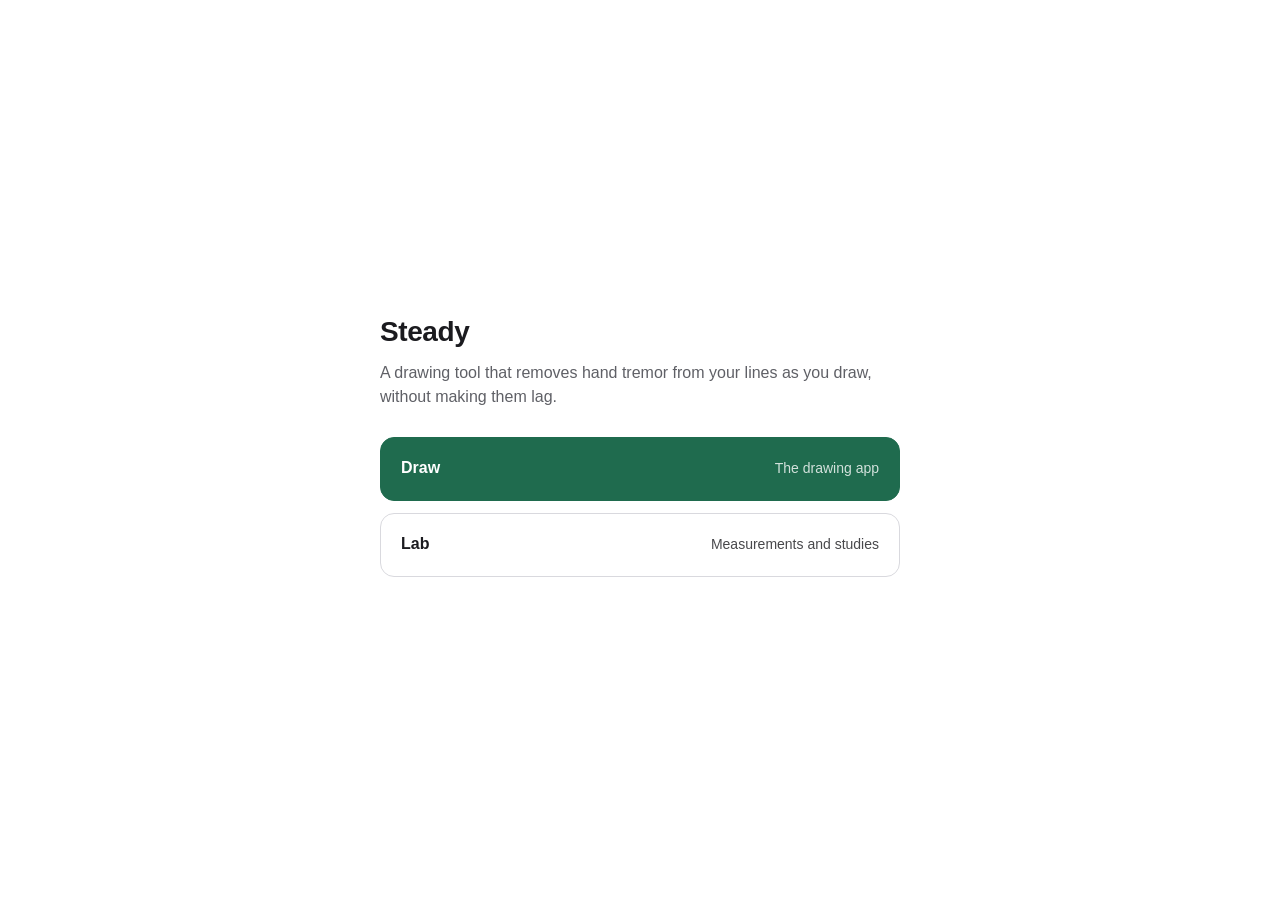
==== index.html @ b08cc39a "Steady web app: drawing app and lab" ====
<!doctype html>
<html lang="en">
<head>
<meta charset="utf-8">
<meta name="viewport" content="width=device-width, initial-scale=1">
<meta name="color-scheme" content="light">
<title>Steady</title>
<style>
  :root { --ink: #1b1b1f; --muted: #5f6066; --line: #d9d9de; --steady: #1f6b4e; }
  * { box-sizing: border-box; }
  body { margin: 0; min-height: 100vh; display: grid; place-items: center; background: #fff; color: var(--ink);
    font: 16px/1.5 -apple-system, BlinkMacSystemFont, "Segoe UI", Roboto, "Helvetica Neue", Arial, sans-serif; padding: 24px 16px; }
  main { width: 100%; max-width: 520px; }
  h1 { font-size: 28px; font-weight: 650; letter-spacing: -.015em; margin: 0 0 8px; }
  p { margin: 0 0 28px; color: var(--muted); }
  a.go { display: flex; align-items: baseline; justify-content: space-between; gap: 16px; min-height: 64px; padding: 18px 20px;
    border: 1px solid var(--line); border-radius: 14px; color: var(--ink); text-decoration: none; margin-bottom: 12px; }
  a.go:hover { border-color: var(--ink); }
  a.go.primary { background: var(--steady); border-color: var(--steady); color: #fff; }
  a.go b { font-weight: 600; }
  a.go span { font-size: 14px; opacity: .8; }
  a.go:focus-visible { outline: 2px solid var(--ink); outline-offset: 3px; }
</style>
</head>
<body>
<main>
  <h1>Steady</h1>
  <p>A drawing tool that removes hand tremor from your lines as you draw, without making them lag.</p>
  <a class="go primary" href="draw.html"><b>Draw</b><span>The drawing app</span></a>
  <a class="go" href="lab.html"><b>Lab</b><span>Measurements and studies</span></a>
</main>
</body>
</html>
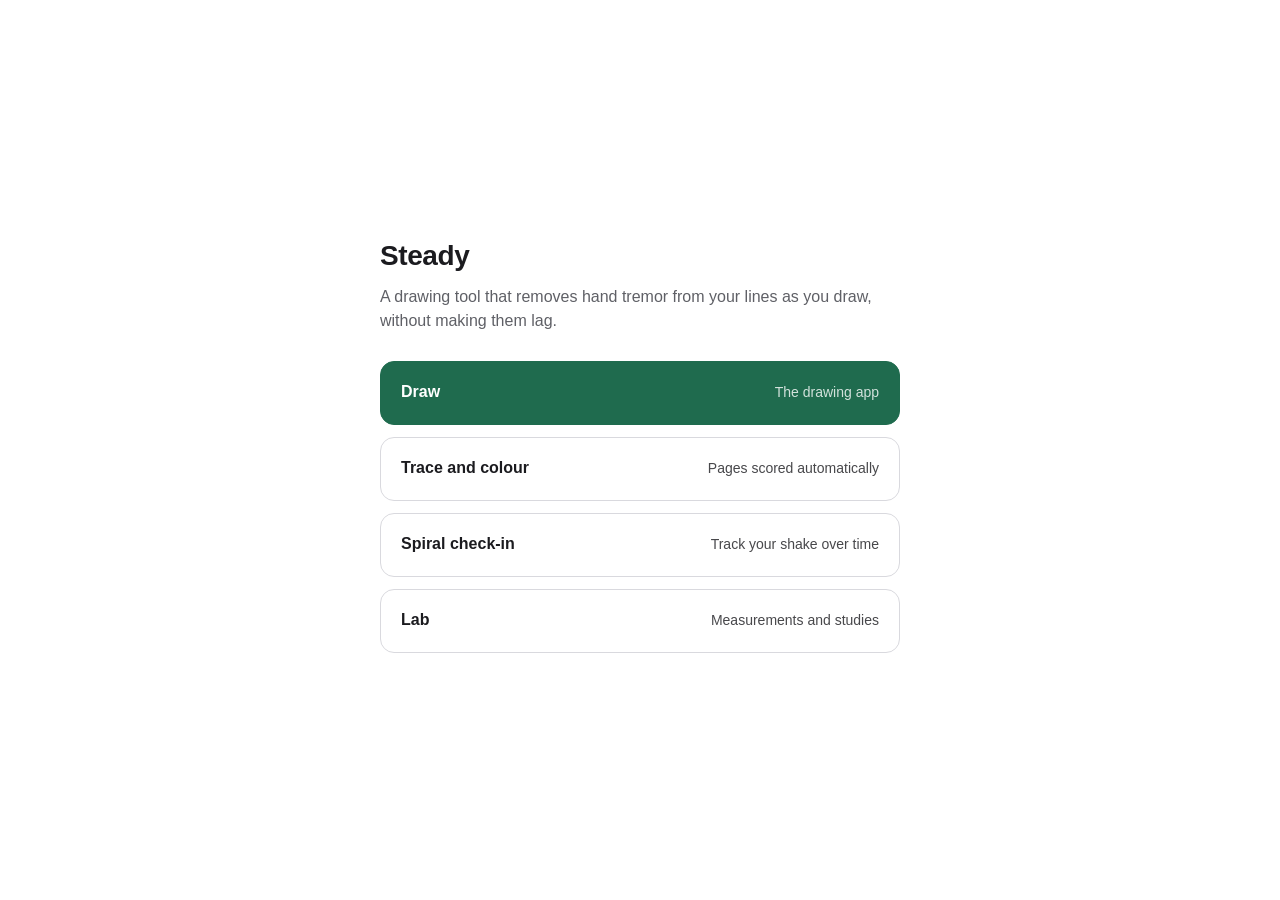
==== commit 39fab302: "Spiral check-in, trace and colour pages, stroke replay, visible smoothing modes - checkin.html: trac" ====
--- a/index.html
+++ b/index.html
@@ -27,6 +27,8 @@
   <h1>Steady</h1>
   <p>A drawing tool that removes hand tremor from your lines as you draw, without making them lag.</p>
   <a class="go primary" href="draw.html"><b>Draw</b><span>The drawing app</span></a>
+  <a class="go" href="trace.html"><b>Trace and colour</b><span>Pages scored automatically</span></a>
+  <a class="go" href="checkin.html"><b>Spiral check-in</b><span>Track your shake over time</span></a>
   <a class="go" href="lab.html"><b>Lab</b><span>Measurements and studies</span></a>
 </main>
 </body>
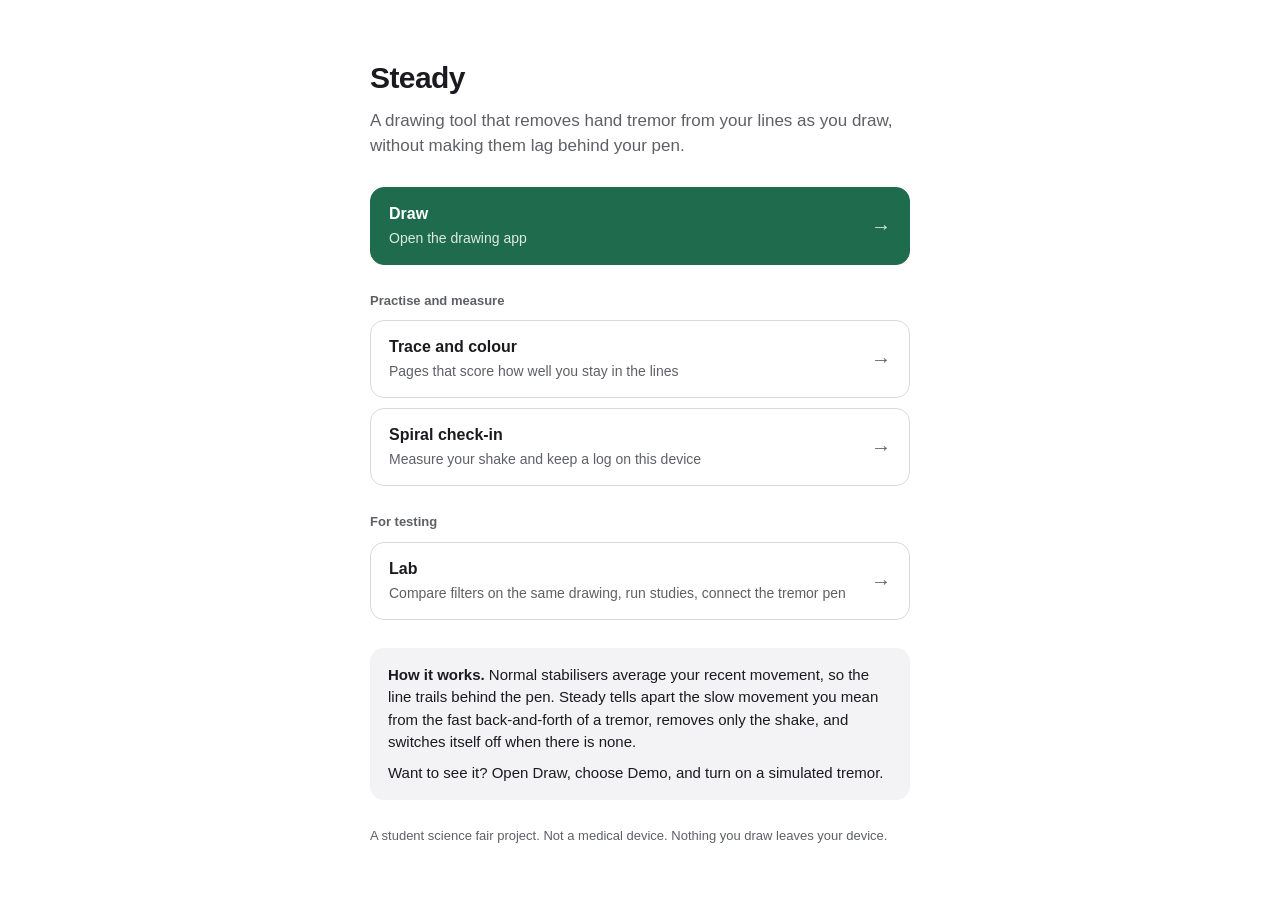
==== commit a9786176: "Website clean-up and refinement - Lab restyled to match the app (white, green accent, larger control" ====
--- a/index.html
+++ b/index.html
@@ -4,32 +4,54 @@
 <meta charset="utf-8">
 <meta name="viewport" content="width=device-width, initial-scale=1">
 <meta name="color-scheme" content="light">
+<meta name="description" content="Steady: a drawing tool that removes hand tremor from your lines as you draw, without making them lag.">
 <title>Steady</title>
 <style>
-  :root { --ink: #1b1b1f; --muted: #5f6066; --line: #d9d9de; --steady: #1f6b4e; }
+  :root { --ink: #1b1b1f; --muted: #5f6066; --line: #d9d9de; --panel-2: #f3f3f5; --steady: #1f6b4e; }
   * { box-sizing: border-box; }
   body { margin: 0; min-height: 100vh; display: grid; place-items: center; background: #fff; color: var(--ink);
-    font: 16px/1.5 -apple-system, BlinkMacSystemFont, "Segoe UI", Roboto, "Helvetica Neue", Arial, sans-serif; padding: 24px 16px; }
-  main { width: 100%; max-width: 520px; }
-  h1 { font-size: 28px; font-weight: 650; letter-spacing: -.015em; margin: 0 0 8px; }
-  p { margin: 0 0 28px; color: var(--muted); }
-  a.go { display: flex; align-items: baseline; justify-content: space-between; gap: 16px; min-height: 64px; padding: 18px 20px;
-    border: 1px solid var(--line); border-radius: 14px; color: var(--ink); text-decoration: none; margin-bottom: 12px; }
+    font: 16px/1.5 -apple-system, BlinkMacSystemFont, "Segoe UI", Roboto, "Helvetica Neue", Arial, sans-serif;
+    padding: 32px 16px; -webkit-font-smoothing: antialiased; }
+  main { width: 100%; max-width: 540px; }
+  h1 { font-size: 30px; font-weight: 650; letter-spacing: -.02em; margin: 0 0 8px; }
+  .lead { margin: 0 0 28px; color: var(--muted); font-size: 17px; }
+  h2 { font-size: 13px; font-weight: 650; color: var(--muted); margin: 26px 0 10px; }
+  a.go { display: flex; align-items: center; justify-content: space-between; gap: 16px; min-height: 64px; padding: 14px 18px;
+    border: 1px solid var(--line); border-radius: 14px; color: var(--ink); text-decoration: none; margin-bottom: 10px; }
   a.go:hover { border-color: var(--ink); }
-  a.go.primary { background: var(--steady); border-color: var(--steady); color: #fff; }
-  a.go b { font-weight: 600; }
-  a.go span { font-size: 14px; opacity: .8; }
+  a.go b { font-weight: 600; display: block; }
+  a.go span { font-size: 14px; color: var(--muted); }
+  a.go .arrow { font-size: 20px; color: var(--muted); }
+  a.go.primary { background: var(--steady); border-color: var(--steady); color: #fff; min-height: 76px; }
+  a.go.primary span, a.go.primary .arrow { color: rgba(255,255,255,.85); }
   a.go:focus-visible { outline: 2px solid var(--ink); outline-offset: 3px; }
+  .how { margin: 28px 0 0; padding: 16px 18px; background: var(--panel-2); border-radius: 14px; font-size: 15px; }
+  .how p { margin: 0 0 8px; } .how p:last-child { margin: 0; }
+  footer { margin-top: 26px; font-size: 13px; color: var(--muted); }
 </style>
 </head>
 <body>
 <main>
   <h1>Steady</h1>
-  <p>A drawing tool that removes hand tremor from your lines as you draw, without making them lag.</p>
-  <a class="go primary" href="draw.html"><b>Draw</b><span>The drawing app</span></a>
-  <a class="go" href="trace.html"><b>Trace and colour</b><span>Pages scored automatically</span></a>
-  <a class="go" href="checkin.html"><b>Spiral check-in</b><span>Track your shake over time</span></a>
-  <a class="go" href="lab.html"><b>Lab</b><span>Measurements and studies</span></a>
+  <p class="lead">A drawing tool that removes hand tremor from your lines as you draw, without making them lag behind your pen.</p>
+
+  <a class="go primary" href="draw.html"><div><b>Draw</b><span>Open the drawing app</span></div><span class="arrow" aria-hidden="true">→</span></a>
+
+  <h2>Practise and measure</h2>
+  <a class="go" href="trace.html"><div><b>Trace and colour</b><span>Pages that score how well you stay in the lines</span></div><span class="arrow" aria-hidden="true">→</span></a>
+  <a class="go" href="checkin.html"><div><b>Spiral check-in</b><span>Measure your shake and keep a log on this device</span></div><span class="arrow" aria-hidden="true">→</span></a>
+
+  <h2>For testing</h2>
+  <a class="go" href="lab.html"><div><b>Lab</b><span>Compare filters on the same drawing, run studies, connect the tremor pen</span></div><span class="arrow" aria-hidden="true">→</span></a>
+
+  <div class="how">
+    <p><b>How it works.</b> Normal stabilisers average your recent movement, so the line trails behind the pen. Steady
+      tells apart the slow movement you mean from the fast back-and-forth of a tremor, removes only the shake, and
+      switches itself off when there is none.</p>
+    <p>Want to see it? Open Draw, choose Demo, and turn on a simulated tremor.</p>
+  </div>
+
+  <footer>A student science fair project. Not a medical device. Nothing you draw leaves your device.</footer>
 </main>
 </body>
 </html>
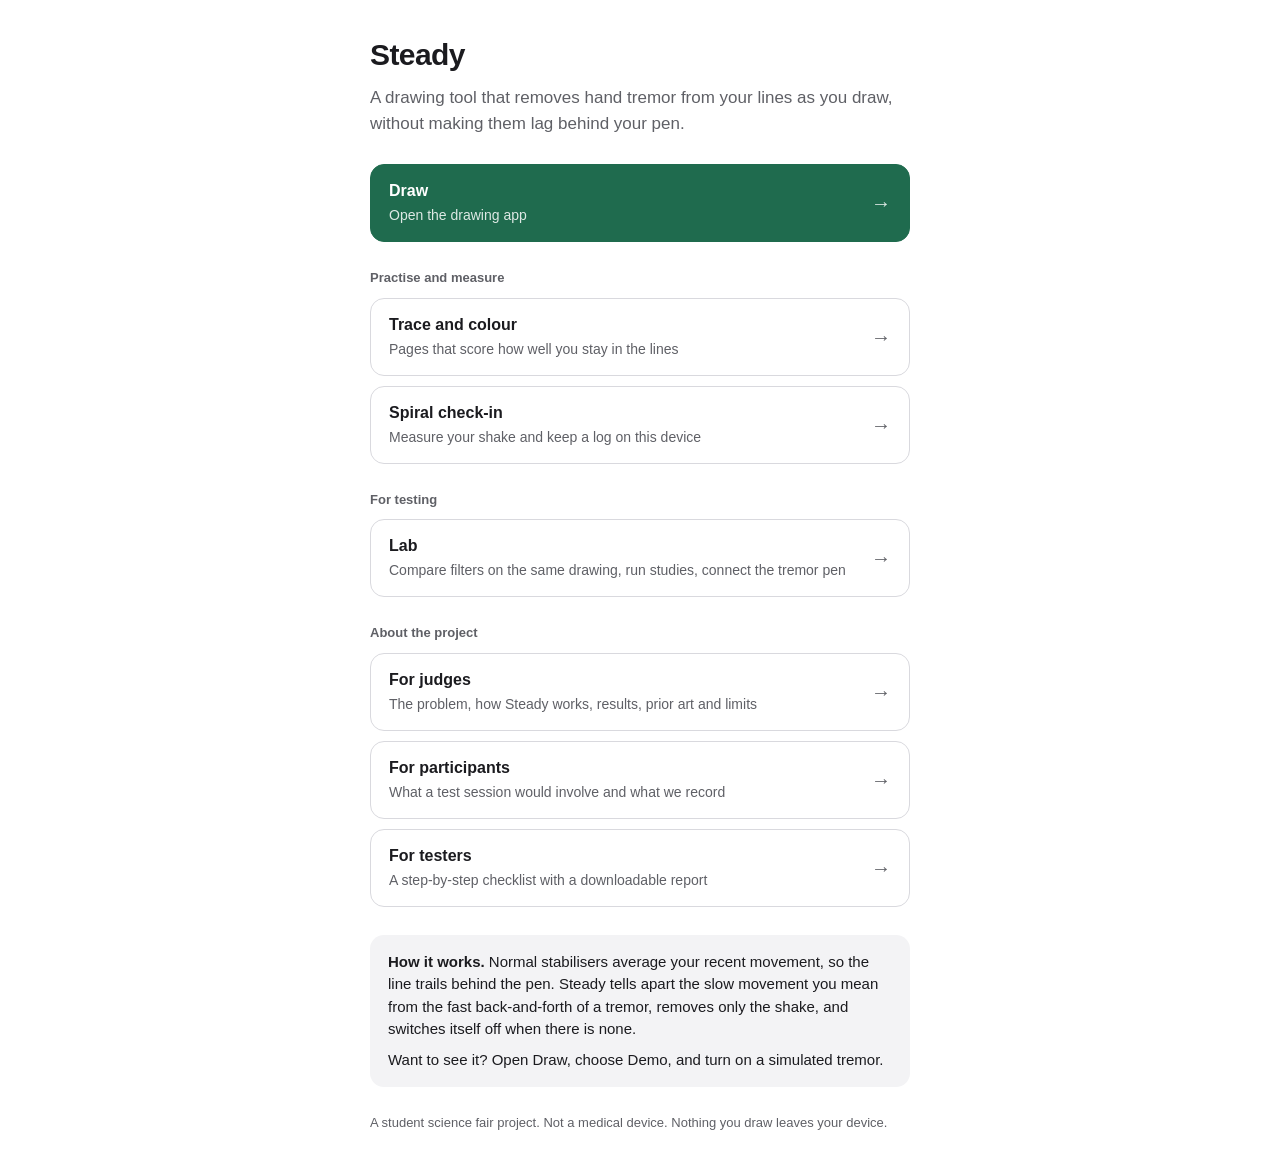
==== commit 4d3d0658: "Add pages for judges, participants and testers - judges.html: try-it steps, how Steady works, criter" ====
--- a/index.html
+++ b/index.html
@@ -5,6 +5,9 @@
 <meta name="viewport" content="width=device-width, initial-scale=1">
 <meta name="color-scheme" content="light">
 <meta name="description" content="Steady: a drawing tool that removes hand tremor from your lines as you draw, without making them lag.">
+<link rel="manifest" href="manifest.webmanifest">
+<link rel="apple-touch-icon" href="icons/apple-touch-icon.png">
+<meta name="theme-color" content="#1f6b4e">
 <title>Steady</title>
 <style>
   :root { --ink: #1b1b1f; --muted: #5f6066; --line: #d9d9de; --panel-2: #f3f3f5; --steady: #1f6b4e; }
@@ -44,6 +47,11 @@
   <h2>For testing</h2>
   <a class="go" href="lab.html"><div><b>Lab</b><span>Compare filters on the same drawing, run studies, connect the tremor pen</span></div><span class="arrow" aria-hidden="true">→</span></a>
 
+  <h2>About the project</h2>
+  <a class="go" href="judges.html"><div><b>For judges</b><span>The problem, how Steady works, results, prior art and limits</span></div><span class="arrow" aria-hidden="true">→</span></a>
+  <a class="go" href="participants.html"><div><b>For participants</b><span>What a test session would involve and what we record</span></div><span class="arrow" aria-hidden="true">→</span></a>
+  <a class="go" href="testers.html"><div><b>For testers</b><span>A step-by-step checklist with a downloadable report</span></div><span class="arrow" aria-hidden="true">→</span></a>
+
   <div class="how">
     <p><b>How it works.</b> Normal stabilisers average your recent movement, so the line trails behind the pen. Steady
       tells apart the slow movement you mean from the fast back-and-forth of a tremor, removes only the shake, and
@@ -53,5 +61,6 @@
 
   <footer>A student science fair project. Not a medical device. Nothing you draw leaves your device.</footer>
 </main>
+<script>if ('serviceWorker' in navigator) navigator.serviceWorker.register('sw.js').catch(() => {});</script>
 </body>
 </html>
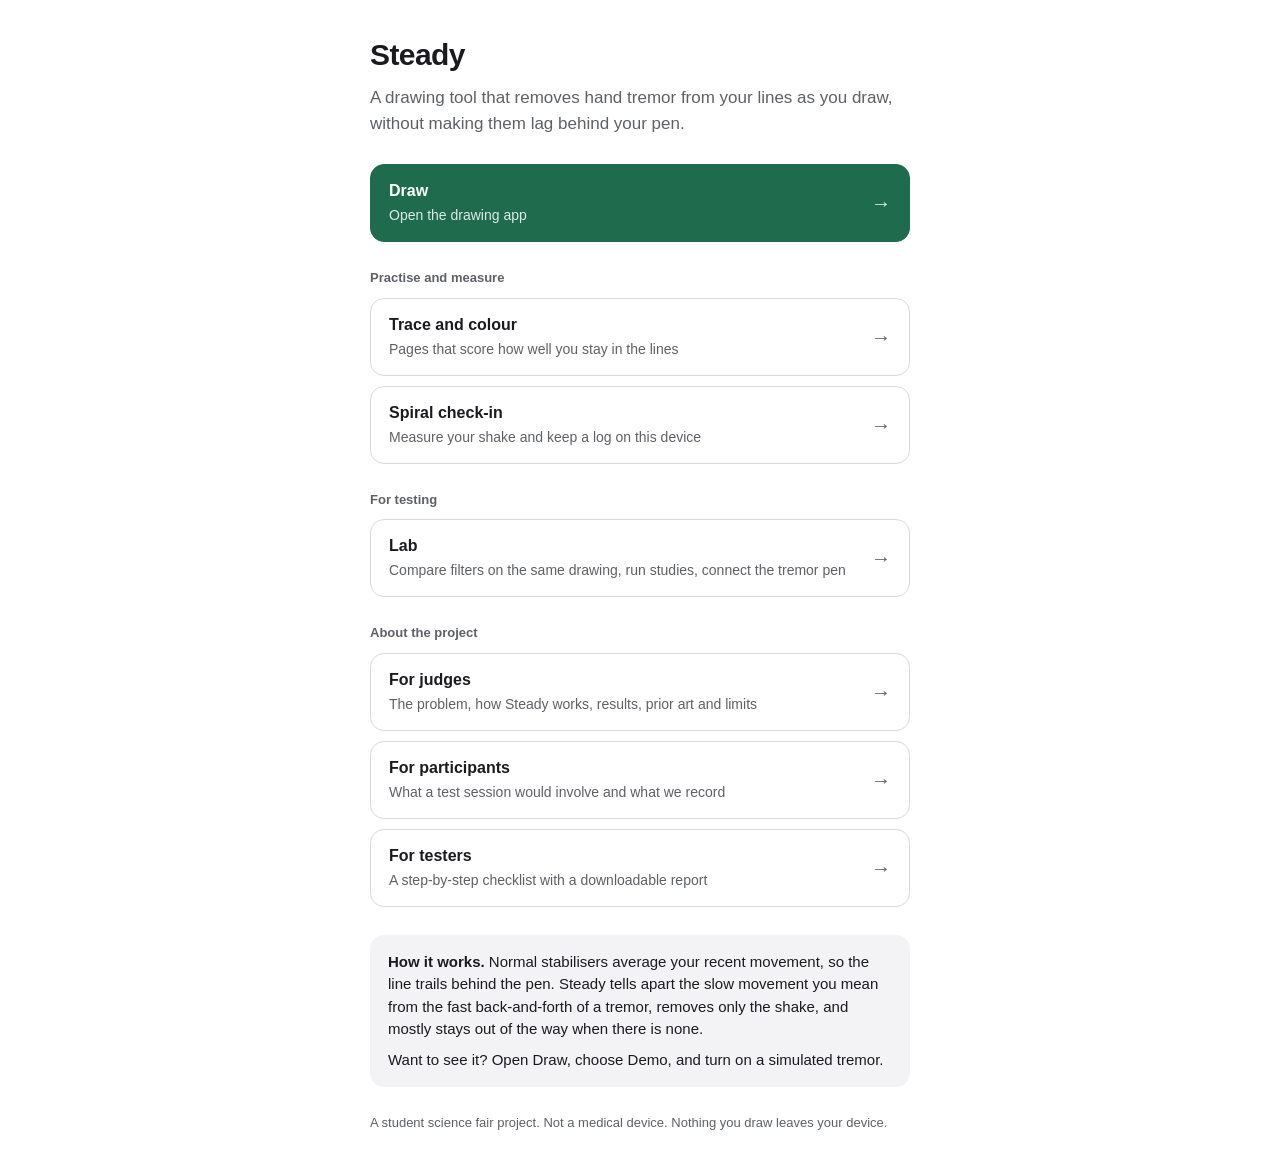
==== commit 8cae6d94: "Review fixes: measured shake speed, honest wording, final-test numbers - Shake speed in the drawing " ====
--- a/index.html
+++ b/index.html
@@ -55,7 +55,7 @@
   <div class="how">
     <p><b>How it works.</b> Normal stabilisers average your recent movement, so the line trails behind the pen. Steady
       tells apart the slow movement you mean from the fast back-and-forth of a tremor, removes only the shake, and
-      switches itself off when there is none.</p>
+      mostly stays out of the way when there is none.</p>
     <p>Want to see it? Open Draw, choose Demo, and turn on a simulated tremor.</p>
   </div>
 
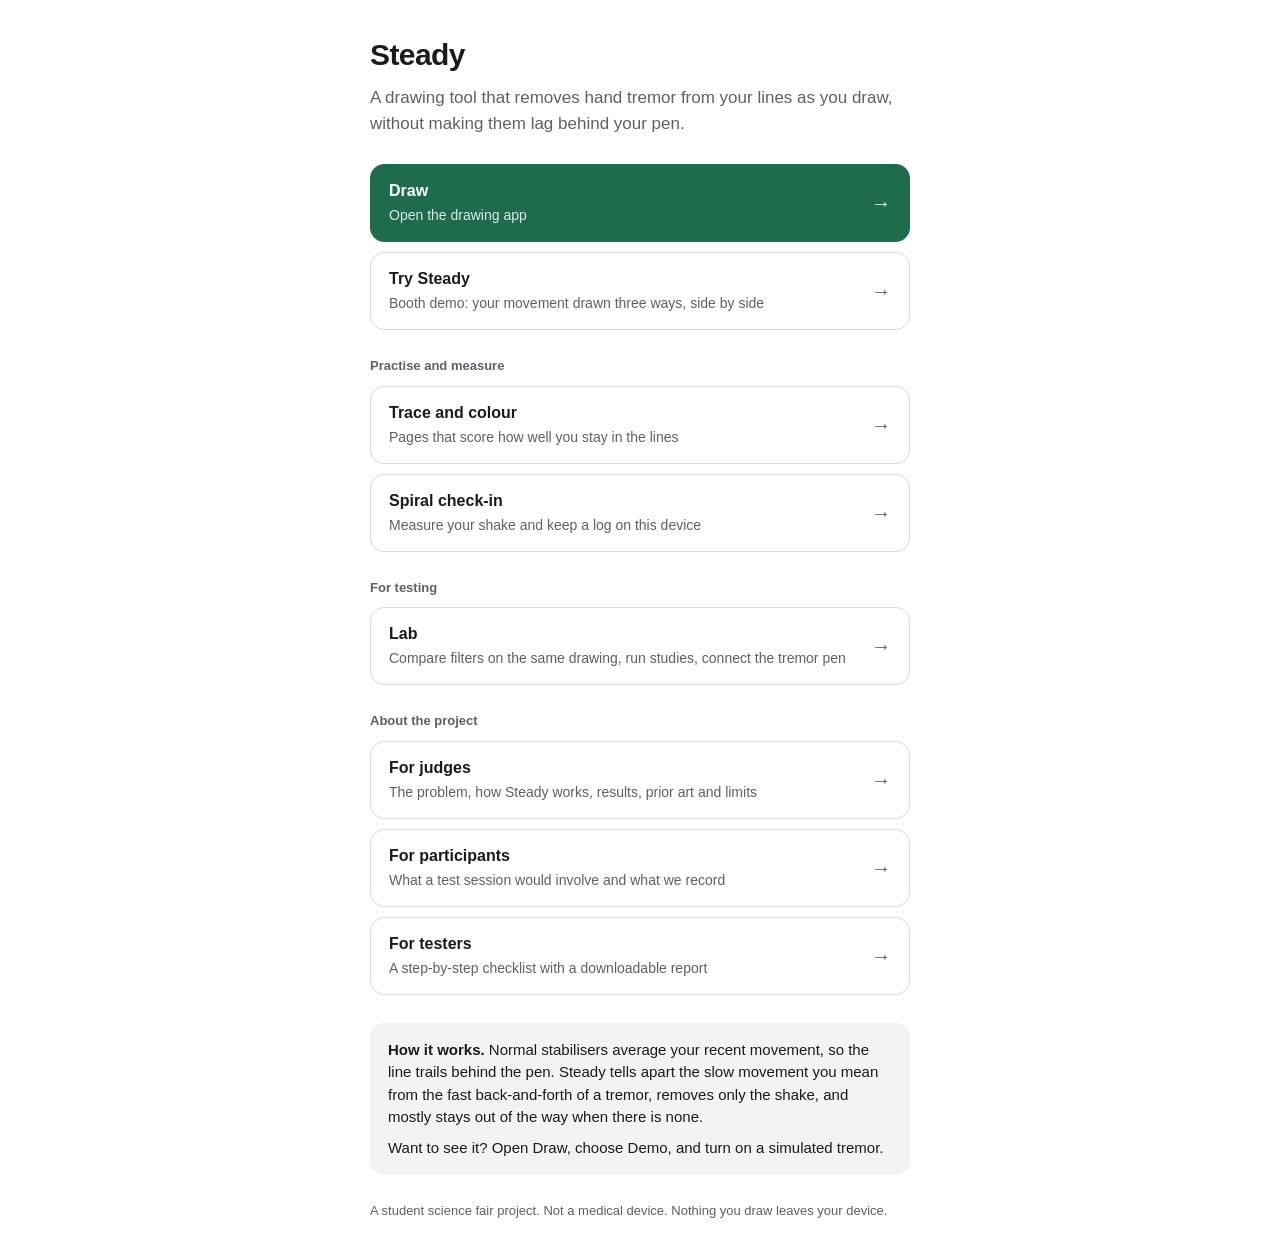
==== commit d8437a76: "Booth demo page and "isn't this just smoothing?" answer - booth.html ("Try Steady"): the same moveme" ====
--- a/index.html
+++ b/index.html
@@ -40,6 +40,8 @@
 
   <a class="go primary" href="draw.html"><div><b>Draw</b><span>Open the drawing app</span></div><span class="arrow" aria-hidden="true">→</span></a>
 
+  <a class="go" href="booth.html"><div><b>Try Steady</b><span>Booth demo: your movement drawn three ways, side by side</span></div><span class="arrow" aria-hidden="true">→</span></a>
+
   <h2>Practise and measure</h2>
   <a class="go" href="trace.html"><div><b>Trace and colour</b><span>Pages that score how well you stay in the lines</span></div><span class="arrow" aria-hidden="true">→</span></a>
   <a class="go" href="checkin.html"><div><b>Spiral check-in</b><span>Measure your shake and keep a log on this device</span></div><span class="arrow" aria-hidden="true">→</span></a>
